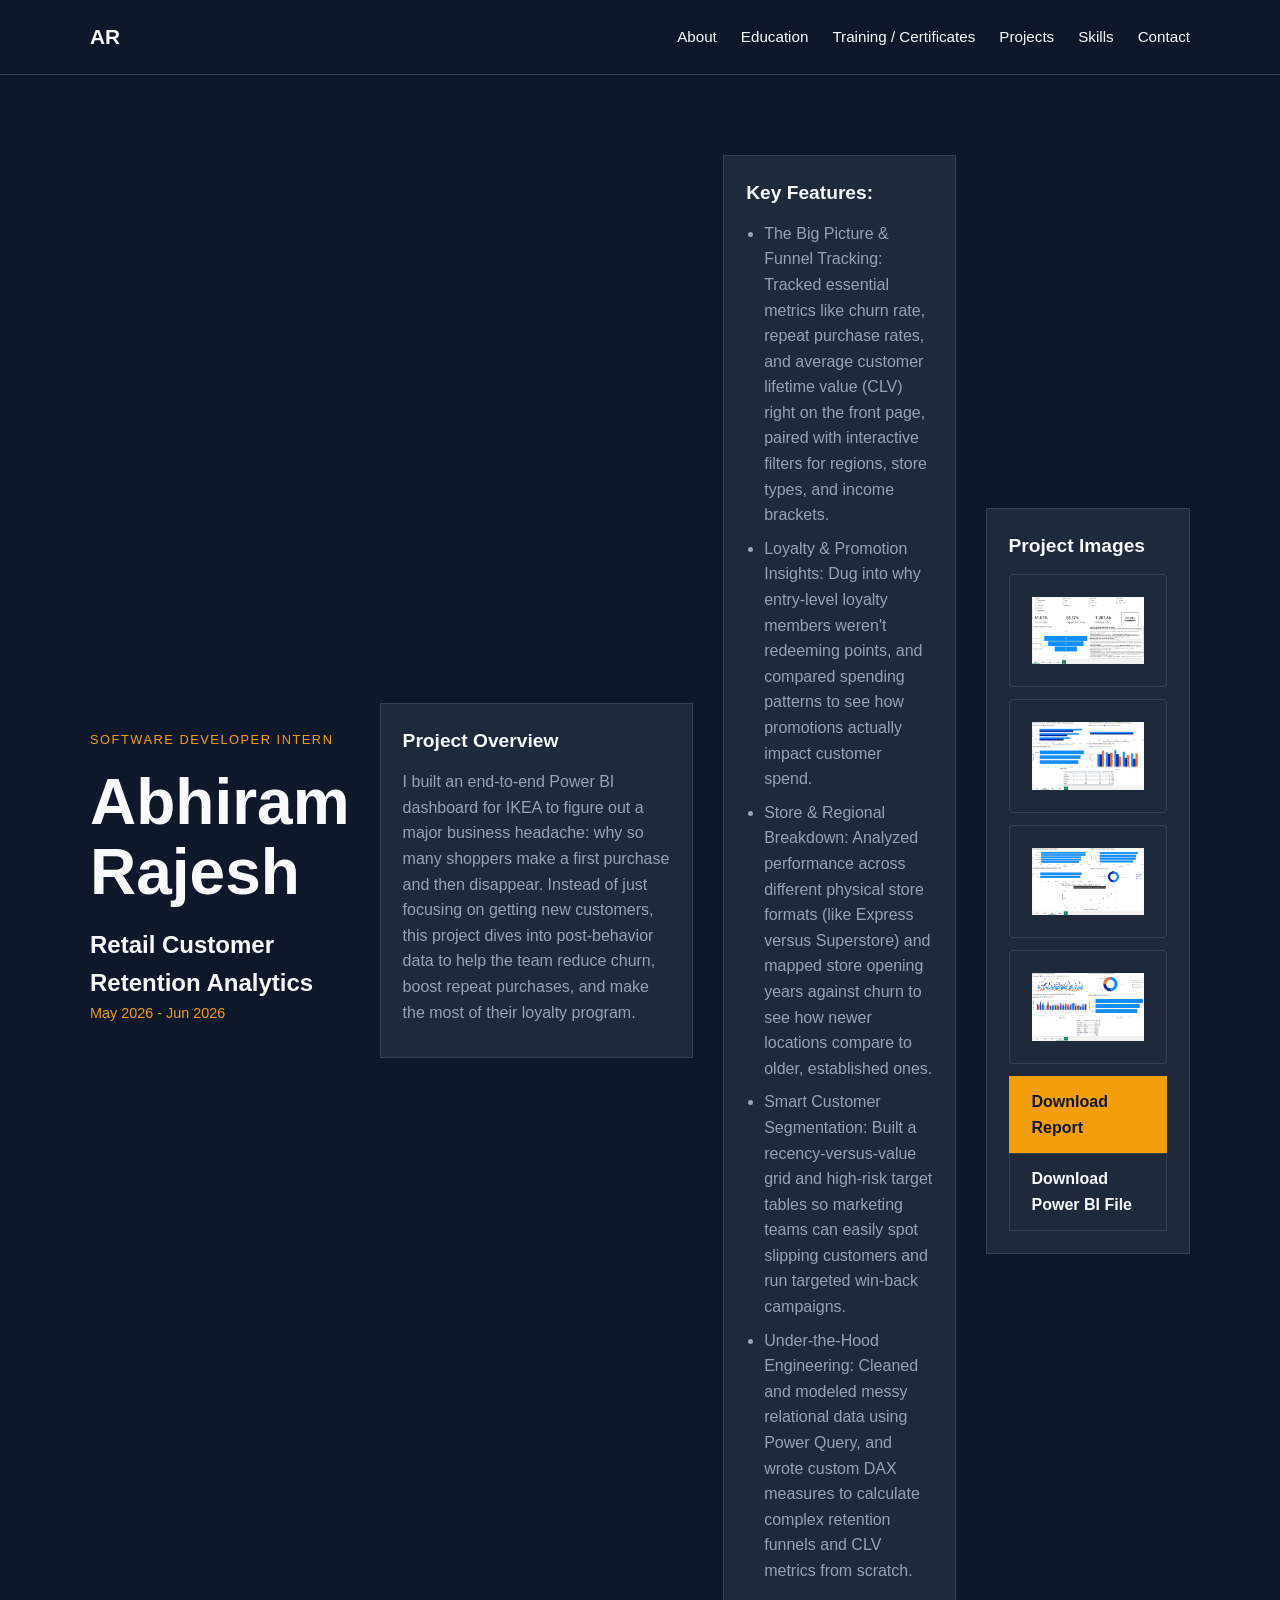
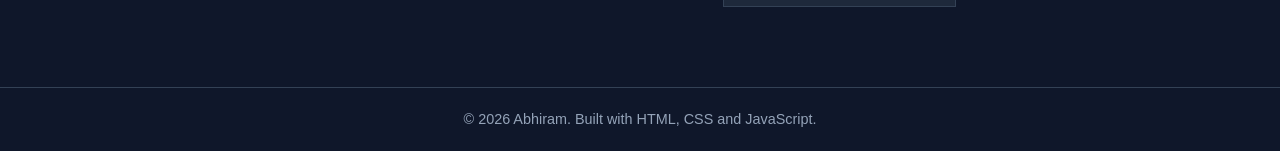
==== project1.html @ c4623c80 "Added project pages and icons in the skills section" ====
<!DOCTYPE html>
<html lang="en">
    <head>
        <meta charset="UTF-8">
        <meta name="viewport" content="width=device-width, initial-scale=1.0">
        <title>Retail Customer Retention Analytics</title>
        <link rel="stylesheet" href="style.css">
        <script src="script.js" defer></script>
    </head>
    <body>
        <header class="navbar">
        <div class="container nav-wrap">
            <div class="logo">
                <a href="index.html" class="nav-links">
                    AR
                </a>
            </div>

            <button id="menuBtn" class="menu-btn" aria-label="Toggle navigation menu">
                Menu
            </button>

            
            <nav id="navMenu" class="nav-menu" aria-label="Main navigation">
                <div class="nav-links">
                    <a href="#about">About</a>
                    <a href="#education">Education</a>
                    <a href="#training">Training / Certificates</a>
                    <a href="#projects">Projects</a>
                    <a href="#skills">Skills</a>
                    <a href="#contact">Contact</a>
                </div>
            </nav>

        </div>
    </header>
        <main>
            <section class="hero">
                <div class="container hero-inner">
                    <div class="hero-text">
                        <p class="eyebrow">Software Developer Intern</p>
                        <h1>Abhiram Rajesh</h1>
                        <h2>Retail Customer Retention Analytics</h2>
                        <p class="year">May 2026 - Jun 2026</p>
                    </div>

                    <article class="project-card">   
                        <h3>Project Overview</h3>
                        <p>I built an end-to-end Power BI dashboard for IKEA to figure out a major business headache: why so many shoppers make a first purchase and then disappear. Instead of just focusing on getting new customers, this project dives into post-behavior data to help the team reduce churn, boost repeat purchases, and make the most of their loyalty program.</p>
                    </article>

                    <article class="project-card">      
                        <h3>Key Features:</h3>
                        <ul>
                            <li>The Big Picture & Funnel Tracking: Tracked essential metrics like churn rate, repeat purchase rates, and average customer lifetime value (CLV) right on the front page, paired with interactive filters for regions, store types, and income brackets.</li>
                            <li>Loyalty & Promotion Insights: Dug into why entry-level loyalty members weren't redeeming points, and compared spending patterns to see how promotions actually impact customer spend.</li>
                            <li>Store & Regional Breakdown: Analyzed performance across different physical store formats (like Express versus Superstore) and mapped store opening years against churn to see how newer locations compare to older, established ones.</li>
                            <li>Smart Customer Segmentation: Built a recency-versus-value grid and high-risk target tables so marketing teams can easily spot slipping customers and run targeted win-back campaigns.</li>
                            <li>Under-the-Hood Engineering: Cleaned and modeled messy relational data using Power Query, and wrote custom DAX measures to calculate complex retention funnels and CLV metrics from scratch.</li>
                        </ul>
                    </article>

                    <article class="project-card">
                        <h3>Project Images</h3>
                        <img src="assets\projects\ikea-dashboard-1.png" alt="Retail Customer Retention Analytics" class="project-card image">
                        <img src="assets\projects\ikea-dashboard-10.png" alt="Retail Customer Retention Analytics" class="project-card image">
                        <img src="assets\projects\ikea-dashboard-11.png" alt="Retail Customer Retention Analytics" class="project-card image">
                        <img src="assets\projects\ikea-dashboard-12.png" alt="Retail Customer Retention Analytics" class="project-card image">

                        <a href="assets\projects\retail-customer-retention-ikea.docx" class="btn btn-primary" download>
                            Download Report
                        </a>
                        <a href="assets\projects\retail-customer-retention-ikea.pbix" class="btn btn-secondary" download>
                            Download Power BI File
                        </a>
                    </article>
                </div>
            </section>
        </main>
        <footer class="site-footer">
            <p>© 2026 Abhiram. Built with HTML, CSS and JavaScript.</p>
        </footer>
        <button id="backToTopBtn" class="back-to-top" aria-label="Back to top">
            ↑
        </button>
    </body>
</html>
---- style.css ----
:root {
    --bg: #0F172A;
    --surface: #1E293B;
    --primary: #F8FAFC;
    --secondary: #94A3B8;
    --accent: #F59E0B;
    --border: #334155;
}

* {
    margin: 0;
    padding: 0;
    box-sizing: border-box;
}


html {
    scroll-behavior: smooth;
}



body {
    font-family: Arial, sans-serif;
    background: var(--bg);
    color: var(--primary);
    line-height: 1.6;
}



img {
    max-width: 100%;
    display: block;
}



a {
    color: inherit;
    text-decoration: none;
}



ul {
    list-style: none;
}



.container {
    width: min(1100px, calc(100% - 40px));
    margin: 0 auto;
}



.navbar {
    border-bottom: 1px solid var(--border);
    background: var(--bg);
    position: sticky;
    top: 0;
    z-index: 10;
}



.site-footer {
    border-top: 1px solid var(--border);
    background: var(--bg);
    text-align: center;
    padding: 20px 0;
    color: var(--secondary);
    font-size: 0.9rem;
}

.nav-wrap {
    display: flex;
    justify-content: space-between;
    align-items: center;
    min-height: 74px;
}



.logo {
    font-size: 1.3rem;
    font-weight: 700;
}



.nav-links {
    display: flex;
    gap: 24px;
    align-items: center;
}

.nav-links a:hover {
    color: var(--accent);
}

.nav-links a {
    color: var(--primary);
    font-size: 0.95rem;
}

.menu-btn {
    display: none;
    background: transparent;
    border: none;
    color: var(--primary);
    font-size: 1.75rem;
    cursor: pointer;
    padding: 0.25rem;
    transition: color 0.2s ease;
}

.menu-btn:hover {
    color: var(--accent);
}

.profile-container {
    width: 150px;
    height: 150px;
    border-radius: 50%;
    overflow: hidden;
    margin-bottom: 20px;
}

.profile-image {
    width: 100%;
    height: 100%;
    object-fit: cover;
}

.hero {
    padding: 80px 0;
}

.hero-inner {
    display: flex;
    gap: 30px;
    align-items: center;
}

.hero-text {
    flex: 2;
}

.hero-card {
    flex: 1;
}

.eyebrow {
    color: var(--accent);
    font-size: 0.8rem;
    letter-spacing: 0.12em;
    text-transform: uppercase;
    margin-bottom: 16px;
}

.hero-text h1 {
    font-size: clamp(2.4rem, 5vw, 4rem);
    line-height: 1.1;
    margin-bottom: 18px;
}

.intro {
    color: var(--secondary);
    max-width: 620px;
    font-size: 1.05rem;
}

.contact-strip {
    display: flex;
    flex-wrap: wrap;
    gap: 12px;
    color: var(--secondary);
    margin-top: 18px;
    font-size: 0.96rem;
}

.hero-actions {
    margin-top: 28px;
    display: flex;
    gap: 16px;
    flex-wrap: wrap;
}

.btn {
    display: inline-block;
    padding: 12px 22px;
    border: 1px solid var(--border);
    font-weight: 600;
    transition: 0.2s ease;
}

.btn-primary {
    background: var(--accent);
    color: var(--bg);
    border-color: var(--accent);
}

.btn-secondary {
    background: transparent;
    color: var(--primary);
}

.btn:hover {
    opacity: 0.9;
}

.hero-card,
.item,
.project-card,
.contact-box {
    background: var(--surface);
    border: 1px solid var(--border);
}

.hero-card {
    padding: 24px;
}

.hero-card h3 {
    margin-bottom: 14px;
    font-size: 1.2rem;
}

.hero-card p {
    color: var(--secondary);
    margin-bottom: 18px;
}

.hero-card ul {
    display: flex;
    flex-wrap: wrap;
    gap: 40px;
    color: var(--primary);
}

.section {
    padding: 40px 0;
}

.section h2 {
    font-size: 2rem;
    margin-bottom: 24px;
}

.section p {
    color: var(--secondary);
    max-width: 800px;
}

.list {
    display: grid;
    gap: 18px;
}

.item {
    padding: 22px;
}

.item h3 {
    margin-bottom: 8px;
    font-size: 1.2rem;
}

.detail,
.year {
    color: var(--accent);
    font-size: 0.9rem;
    margin-bottom: 6px;
}

.item ul,
.project-card ul {
    margin-top: 12px;
    display: grid;
    gap: 8px;
    color: var(--secondary);
    padding-left: 18px;
    list-style: disc;
}

.project-grid {
    display: grid;
    grid-template-columns: repeat(3, minmax(0, 1fr));
    gap: 20px;
}

.project-card {
    padding: 22px;
}

.project-card h3 {
    margin-bottom: 12px;
    font-size: 1.2rem;
}

.project-card p {
    margin-bottom: 10px;
    color: var(--secondary);
}

.project-card img {
    margin-bottom: 12px;
    border-radius: 4px;
}



.back-to-top {

    position: fixed;
    bottom: 24px;
    right: 24px;
    background-color: var(--surface);
    color: var(--primary);
    border: 1px solid var(--border);
    border-radius: 8px;
    width: 44px;
    height: 44px;
    font-size: 1.25rem;
    cursor: pointer;
    display: flex;
    align-items: center;
    justify-content: center;
    opacity: 0;
    visibility: hidden;
    transition: opacity 0.3s ease, visibility 0.3s ease, transform 0.2s ease, border-color 0.2s ease;
    z-index: 9999;

} 



.back-to-top.show {
  opacity: 1;
  visibility: visible;
}


.back-to-top:hover {
  border-color: var(--accent);
  color: var(--accent);
  transform: translateY(-2px);
}

.skills {
    display: flex;
    flex-wrap: wrap;
    gap: 12px;
}

.skills span {
    background: var(--surface);
    color: var(--primary);
    border: 1px solid var(--border);
    padding: 10px 16px;
}

.skills-list {
  display: flex;
  flex-wrap: wrap;
  gap: 12px;
  list-style: none;
  padding: 0;
}

.skills-list li {
  display: flex;
  align-items: center;
  gap: 10px;
  background-color: var(--surface);
  color: var(--primary);
  border: 1px solid var(--border);
  padding: 10px 18px;
  border-radius: 8px;
  font-size: 15px;
  font-weight: 500;
  transition: border-color 0.25s ease, transform 0.25s ease;
}

.skills-list li i {
  font-size: 20px;
  color: var(--accent); 
}

.skills-list li:hover {
  border-color: var(--accent);
  transform: translateY(-2px);
}

.contact-box {
    padding: 24px;
}

.contact-box p + p {
    margin-top: 8px;
}



@media (max-width: 768px) {

    .menu-btn {
        display: block;
    }
    
    .nav-wrap {
        position: relative;
    }

    .nav-menu {
        display: none;
        position: absolute;
        top: 100%;
        left: 0;
        width: 100%;
        background: var(--bg);
        border: 1px solid var(--border);
        padding: 12px 16px;
        flex-direction: column;
        gap: 12px;
        z-index: 100;
    }

   .nav-menu.active {
        display: block;
    }

    .hero-inner {
        flex-direction: column;
        align-items: stretch;
    }

    .nav-links {
        flex-direction: column;
        align-items: flex-start;
        gap: 16px;
    }

    .hero {
        padding-top: 60px;
    }

    .project-grid {
        grid-template-columns: 1fr;
    }
}
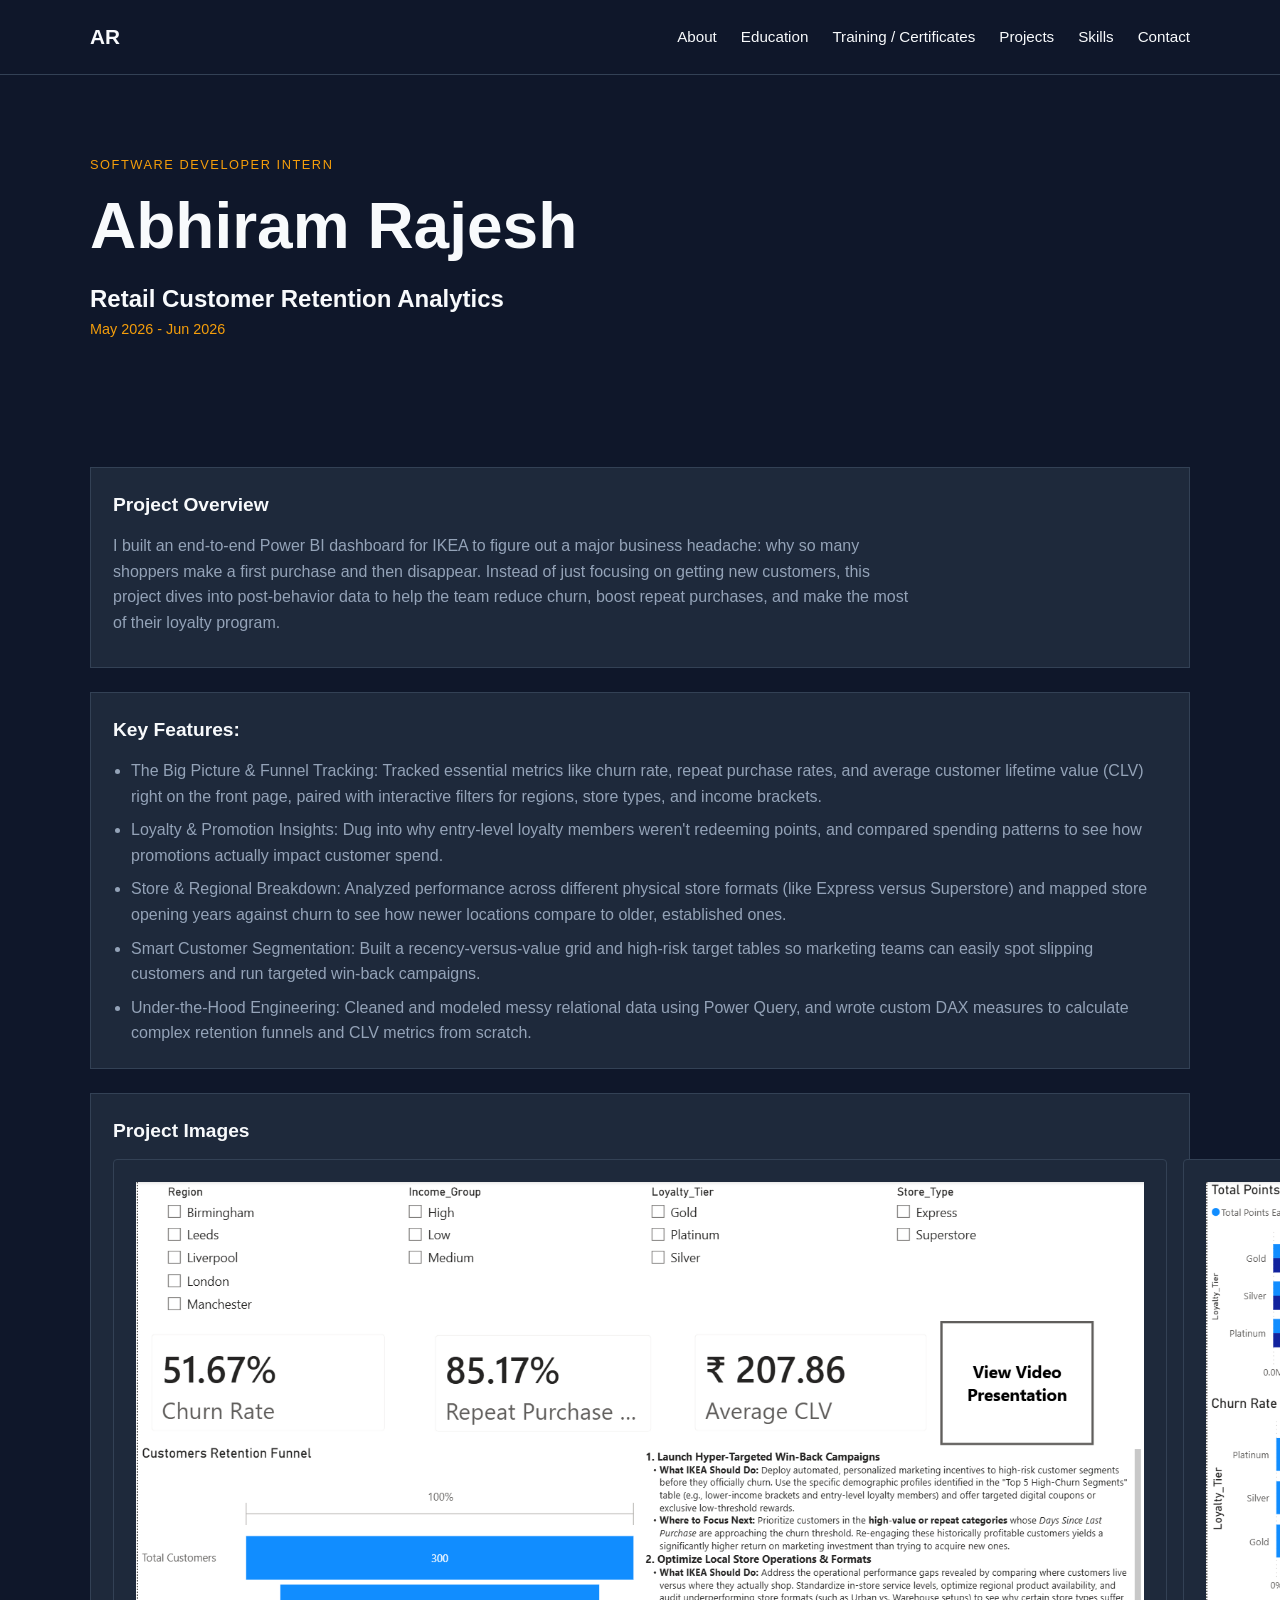
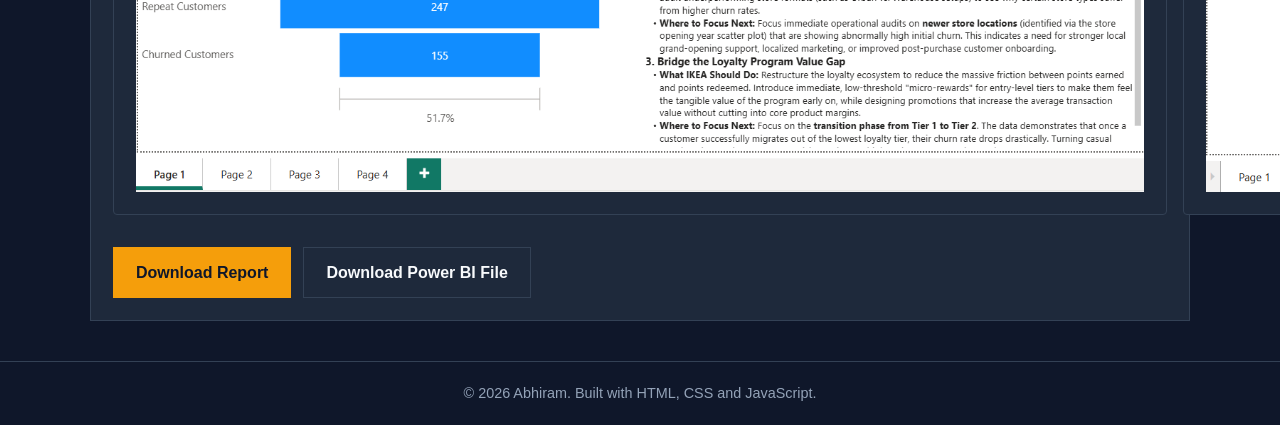
==== commit 4021b114: "updated the project pages and style file" ====
--- a/project1.html
+++ b/project1.html
@@ -9,41 +9,41 @@
     </head>
     <body>
         <header class="navbar">
-        <div class="container nav-wrap">
-            <div class="logo">
-                <a href="index.html" class="nav-links">
-                    AR
-                </a>
+            <div class="container nav-wrap">
+                <div class="logo">
+                    <a href="index.html" class="nav-links">
+                        AR
+                    </a>
+                </div>
+                <button id="menuBtn" class="menu-btn" aria-label="Toggle navigation menu">
+                    Menu
+                </button>
+                <nav id="navMenu" class="nav-menu" aria-label="Main navigation">
+                    <div class="nav-links">
+                        <a href="#about">About</a>
+                        <a href="#education">Education</a>
+                        <a href="#training">Training / Certificates</a>
+                        <a href="#projects">Projects</a>
+                        <a href="#skills">Skills</a>
+                        <a href="#contact">Contact</a>
+                    </div>
+                </nav>
             </div>
-
-            <button id="menuBtn" class="menu-btn" aria-label="Toggle navigation menu">
-                Menu
-            </button>
-
-            
-            <nav id="navMenu" class="nav-menu" aria-label="Main navigation">
-                <div class="nav-links">
-                    <a href="#about">About</a>
-                    <a href="#education">Education</a>
-                    <a href="#training">Training / Certificates</a>
-                    <a href="#projects">Projects</a>
-                    <a href="#skills">Skills</a>
-                    <a href="#contact">Contact</a>
-                </div>
-            </nav>
-
-        </div>
-    </header>
+        </header>
         <main>
             <section class="hero">
-                <div class="container hero-inner">
-                    <div class="hero-text">
+                <div class="container">
+                    <div class="hero-text project-header-text">
                         <p class="eyebrow">Software Developer Intern</p>
                         <h1>Abhiram Rajesh</h1>
                         <h2>Retail Customer Retention Analytics</h2>
                         <p class="year">May 2026 - Jun 2026</p>
                     </div>
+                </div>
+            </section>
 
+            <section class="section">
+                <div class="container project-content-container">
                     <article class="project-card">   
                         <h3>Project Overview</h3>
                         <p>I built an end-to-end Power BI dashboard for IKEA to figure out a major business headache: why so many shoppers make a first purchase and then disappear. Instead of just focusing on getting new customers, this project dives into post-behavior data to help the team reduce churn, boost repeat purchases, and make the most of their loyalty program.</p>
@@ -62,17 +62,21 @@
 
                     <article class="project-card">
                         <h3>Project Images</h3>
-                        <img src="assets\projects\ikea-dashboard-1.png" alt="Retail Customer Retention Analytics" class="project-card image">
-                        <img src="assets\projects\ikea-dashboard-10.png" alt="Retail Customer Retention Analytics" class="project-card image">
-                        <img src="assets\projects\ikea-dashboard-11.png" alt="Retail Customer Retention Analytics" class="project-card image">
-                        <img src="assets\projects\ikea-dashboard-12.png" alt="Retail Customer Retention Analytics" class="project-card image">
+                        <div class="project-image-stack">
+                            <img src="assets\projects\ikea-dashboard-1.png" alt="Retail Customer Retention Analytics" class="project-card image">
+                            <img src="assets\projects\ikea-dashboard-10.png" alt="Retail Customer Retention Analytics" class="project-card image">
+                            <img src="assets\projects\ikea-dashboard-11.png" alt="Retail Customer Retention Analytics" class="project-card image">
+                            <img src="assets\projects\ikea-dashboard-12.png" alt="Retail Customer Retention Analytics" class="project-card image">
+                        </div>
 
-                        <a href="assets\projects\retail-customer-retention-ikea.docx" class="btn btn-primary" download>
-                            Download Report
-                        </a>
-                        <a href="assets\projects\retail-customer-retention-ikea.pbix" class="btn btn-secondary" download>
-                            Download Power BI File
-                        </a>
+                        <div class="project-acton-buttons">
+                            <a href="assets\projects\retail-customer-retention-ikea.docx" class="btn btn-primary" download>
+                                Download Report
+                            </a>
+                            <a href="assets\projects\retail-customer-retention-ikea.pbix" class="btn btn-secondary" download>
+                                Download Power BI File
+                            </a>
+                        </div>
                     </article>
                 </div>
             </section>
--- a/style.css
+++ b/style.css
@@ -311,6 +311,28 @@
     border-radius: 4px;
 }
 
+.project-header-text {
+    flex: unset;
+    max-width: 800px;
+}
+
+.project-content-container {
+    display: flex;
+    flex-direction: column;
+    gap: 24px;
+}
+
+.project-image-stack {
+    display: flex;
+    gap: 16px;
+    margin-bottom: 20px;
+}
+
+.project-acton-buttons {
+    display: flex;
+    gap: 12px;
+    flex-wrap: wrap;
+}
 
 
 .back-to-top {
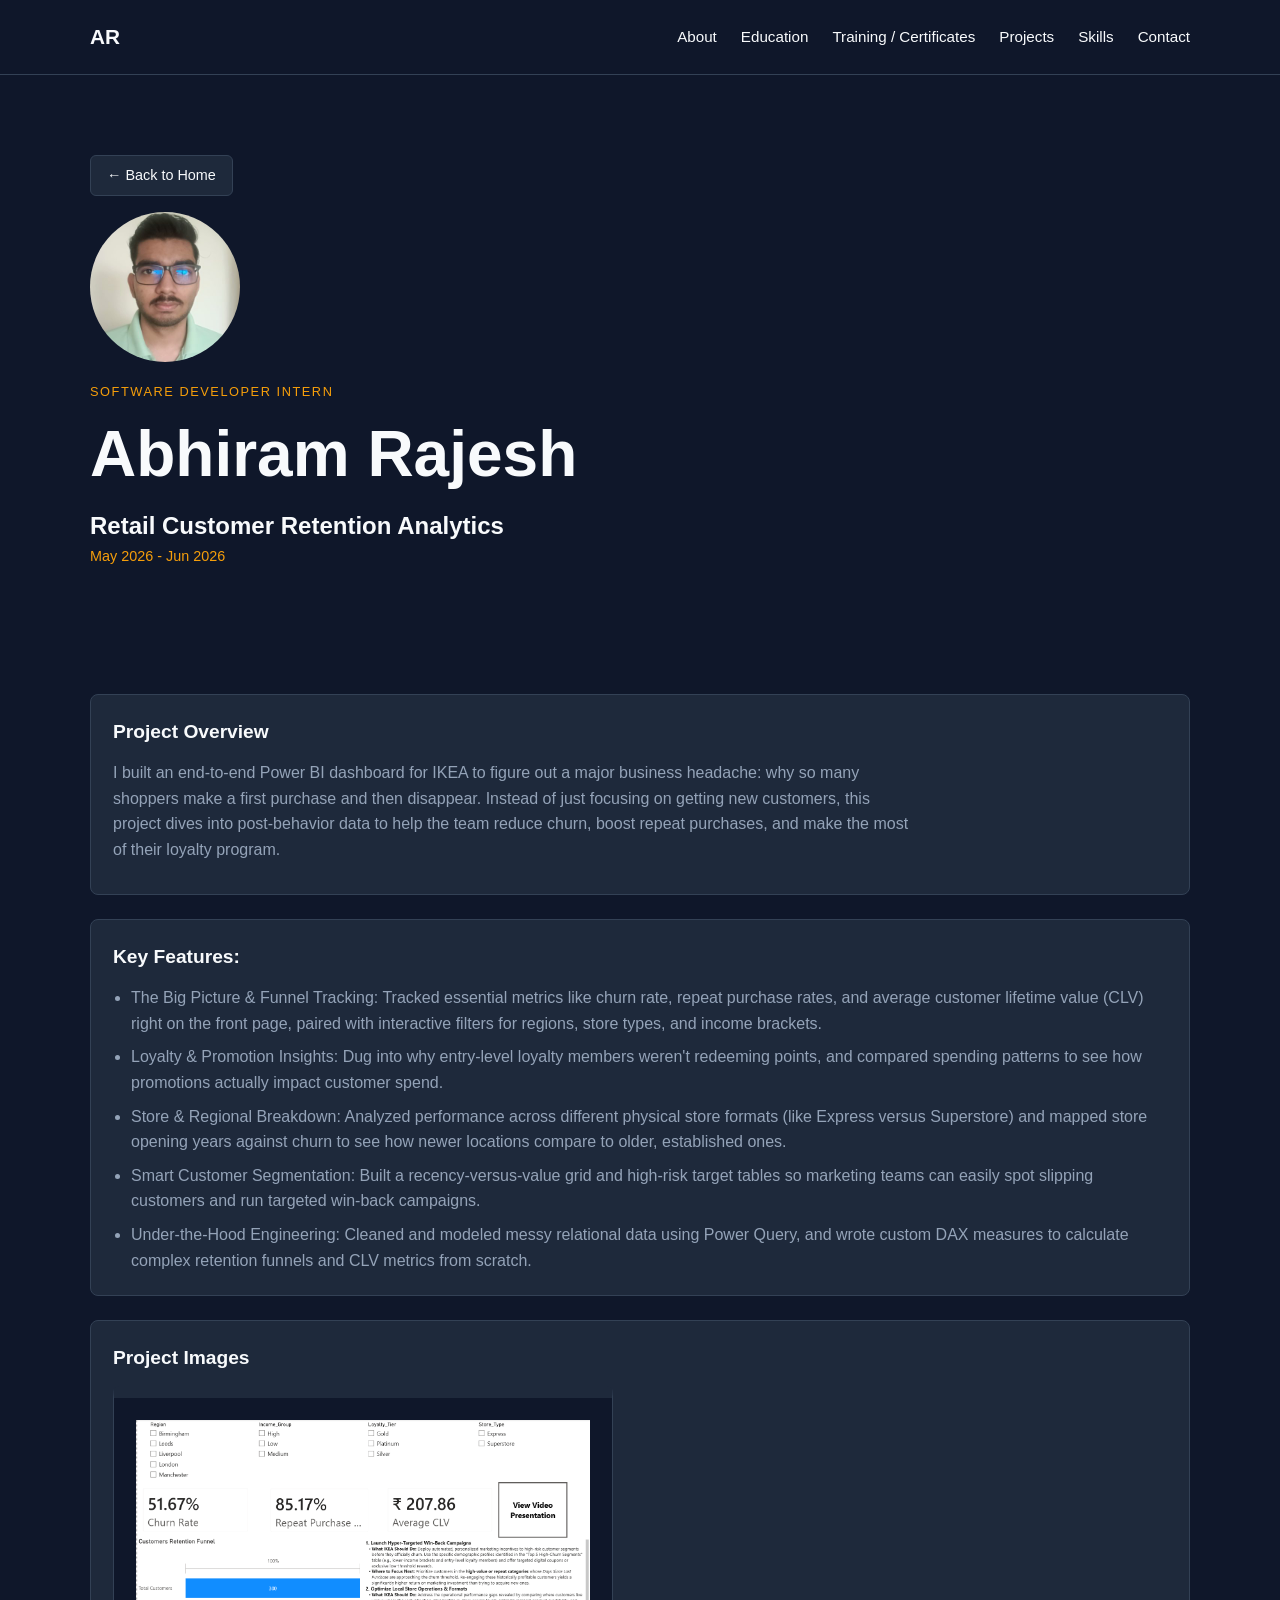
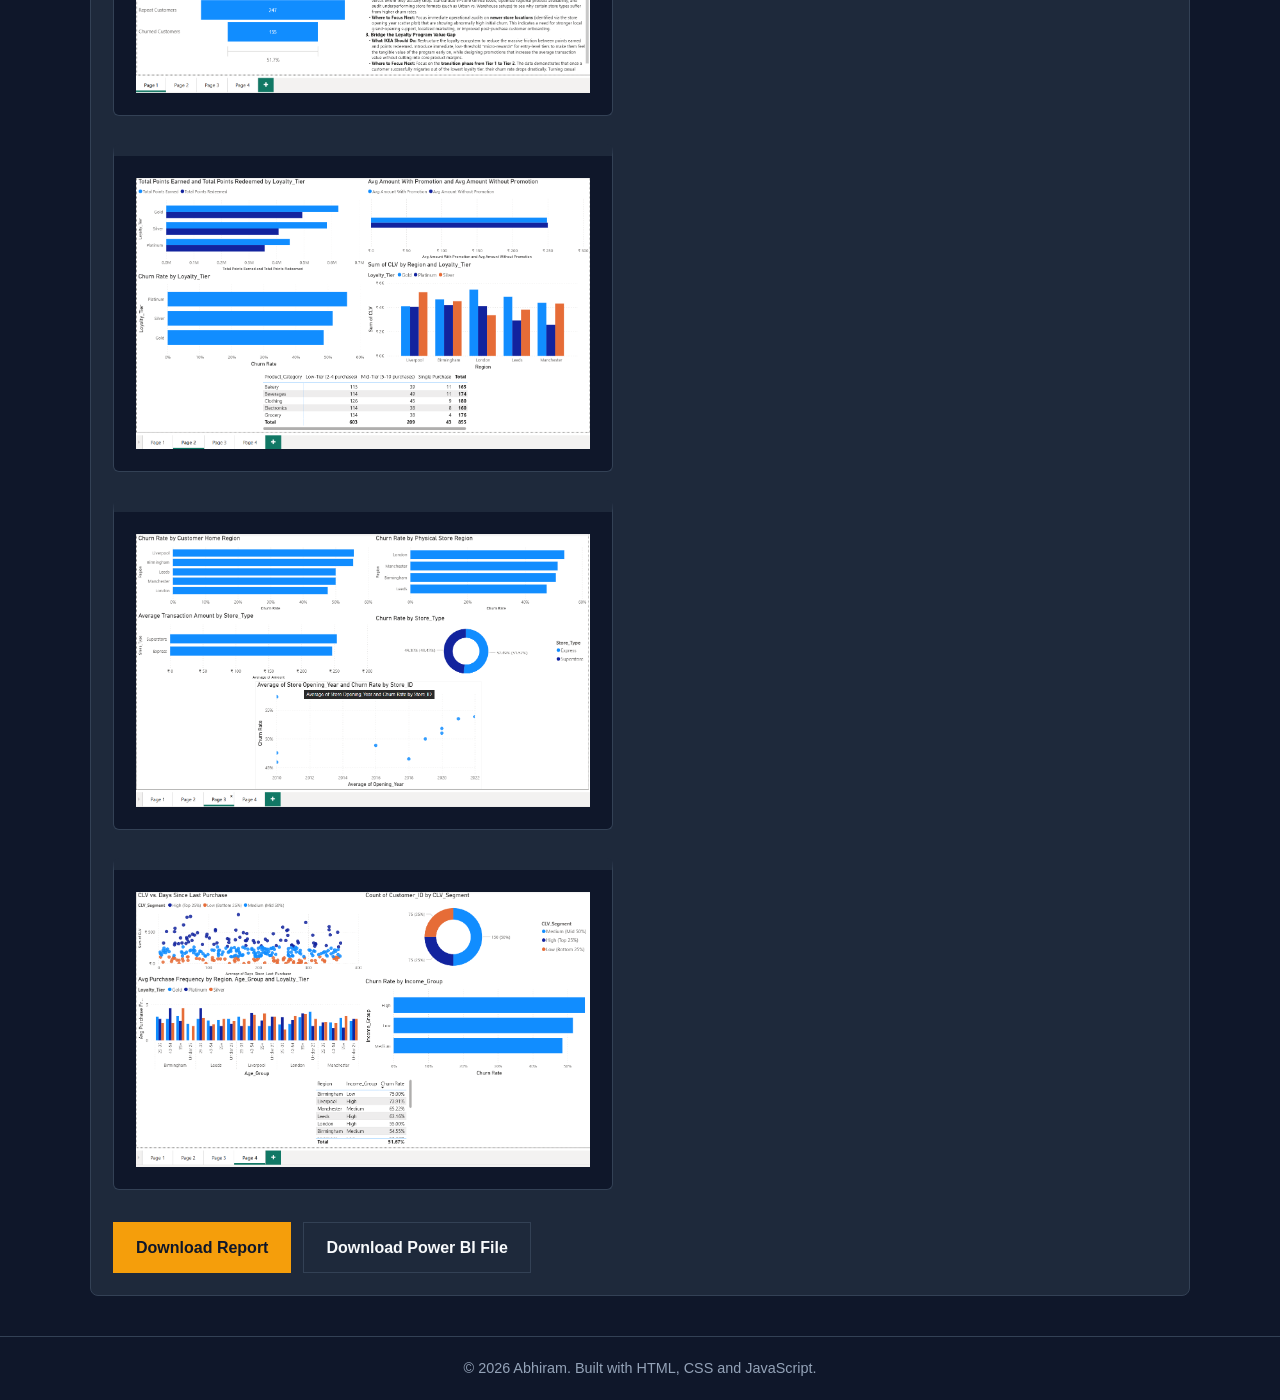
==== commit 4280fbc6: "Added Hover Animations, Back to home button and badges in project card" ====
--- a/project1.html
+++ b/project1.html
@@ -20,12 +20,12 @@
                 </button>
                 <nav id="navMenu" class="nav-menu" aria-label="Main navigation">
                     <div class="nav-links">
-                        <a href="#about">About</a>
-                        <a href="#education">Education</a>
-                        <a href="#training">Training / Certificates</a>
-                        <a href="#projects">Projects</a>
-                        <a href="#skills">Skills</a>
-                        <a href="#contact">Contact</a>
+                        <a href="index.html#about">About</a>
+                        <a href="index.html#education">Education</a>
+                        <a href="index.html#training">Training / Certificates</a>
+                        <a href="index.html#projects">Projects</a>
+                        <a href="index.html#skills">Skills</a>
+                        <a href="index.html#contact">Contact</a>
                     </div>
                 </nav>
             </div>
@@ -33,6 +33,12 @@
         <main>
             <section class="hero">
                 <div class="container">
+                    <a href="index.html" class="btn-back-home">
+                        ← Back to Home
+                    </a>
+                    <div class="profile-container">
+                        <img src="assets\abhiram-rajesh.jpg" alt="Abhiram Rajesh" class="profile-image">
+                    </div>
                     <div class="hero-text project-header-text">
                         <p class="eyebrow">Software Developer Intern</p>
                         <h1>Abhiram Rajesh</h1>
--- a/style.css
+++ b/style.css
@@ -203,6 +203,13 @@
     border-color: var(--accent);
 }
 
+.btn-primary:hover,
+.btn-secondary:hover {
+    filter: brightness(1.1);
+    box-shadow: 0 4px 12px var(--primary);
+    transform: translateY(-2px);
+}
+
 .btn-secondary {
     background: transparent;
     color: var(--primary);
@@ -218,6 +225,17 @@
 .contact-box {
     background: var(--surface);
     border: 1px solid var(--border);
+    border-radius: 8px;
+    transition: border-color 0.2s ease, transform 0.2s ease, box-shadow 0.2s ease;
+}
+
+.hero-card:hover,
+.item:hover,
+.project-card:hover,
+.contact-box:hover {
+    border-color: var(--accent);
+    transform: translateY(-2px);
+    box-shadow: 0 4px 12px var(--primary);
 }
 
 .hero-card {
@@ -301,14 +319,25 @@
     font-size: 1.2rem;
 }
 
+.project-card h3 a:hover {
+    color: var(--accent);
+}
+
 .project-card p {
     margin-bottom: 10px;
     color: var(--secondary);
 }
 
 .project-card img {
+    width: 100%;
+    height: auto;
+    max-height: 400px;
+    max-width: 500px;
+    object-fit: contain;
     margin-bottom: 12px;
-    border-radius: 4px;
+    border-radius: 6px;
+    background-color: var(--bg);
+    border-top: 12px solid var(--surface);
 }
 
 .project-header-text {
@@ -324,14 +353,39 @@
 
 .project-image-stack {
     display: flex;
+    flex-wrap: wrap;
+    flex-direction: column;
     gap: 16px;
     margin-bottom: 20px;
+    
 }
 
 .project-acton-buttons {
     display: flex;
     gap: 12px;
     flex-wrap: wrap;
+}
+
+.btn-back-home {
+    display: inline-flex;
+    align-items: center;
+    gap: 0.5rem;
+    padding: 0.5rem 1rem;
+    border: 1px solid var(--border);
+    font-size: 0.9rem;
+    font-weight: 500;
+    transition: transform 0.2s ease, border-color 0.2s ease, box-shadow 0.2s ease;
+    color: var(--primary);
+    background: var(--surface);
+    border-radius: 6px;
+    margin-bottom: 1rem;
+}
+
+.btn-back-home:hover {
+    transform: translateY(-2px);
+    border-color: var(--accent);
+    box-shadow: 0 4px 12px var(--primary);
+    color: var(--accent);
 }
 
 
